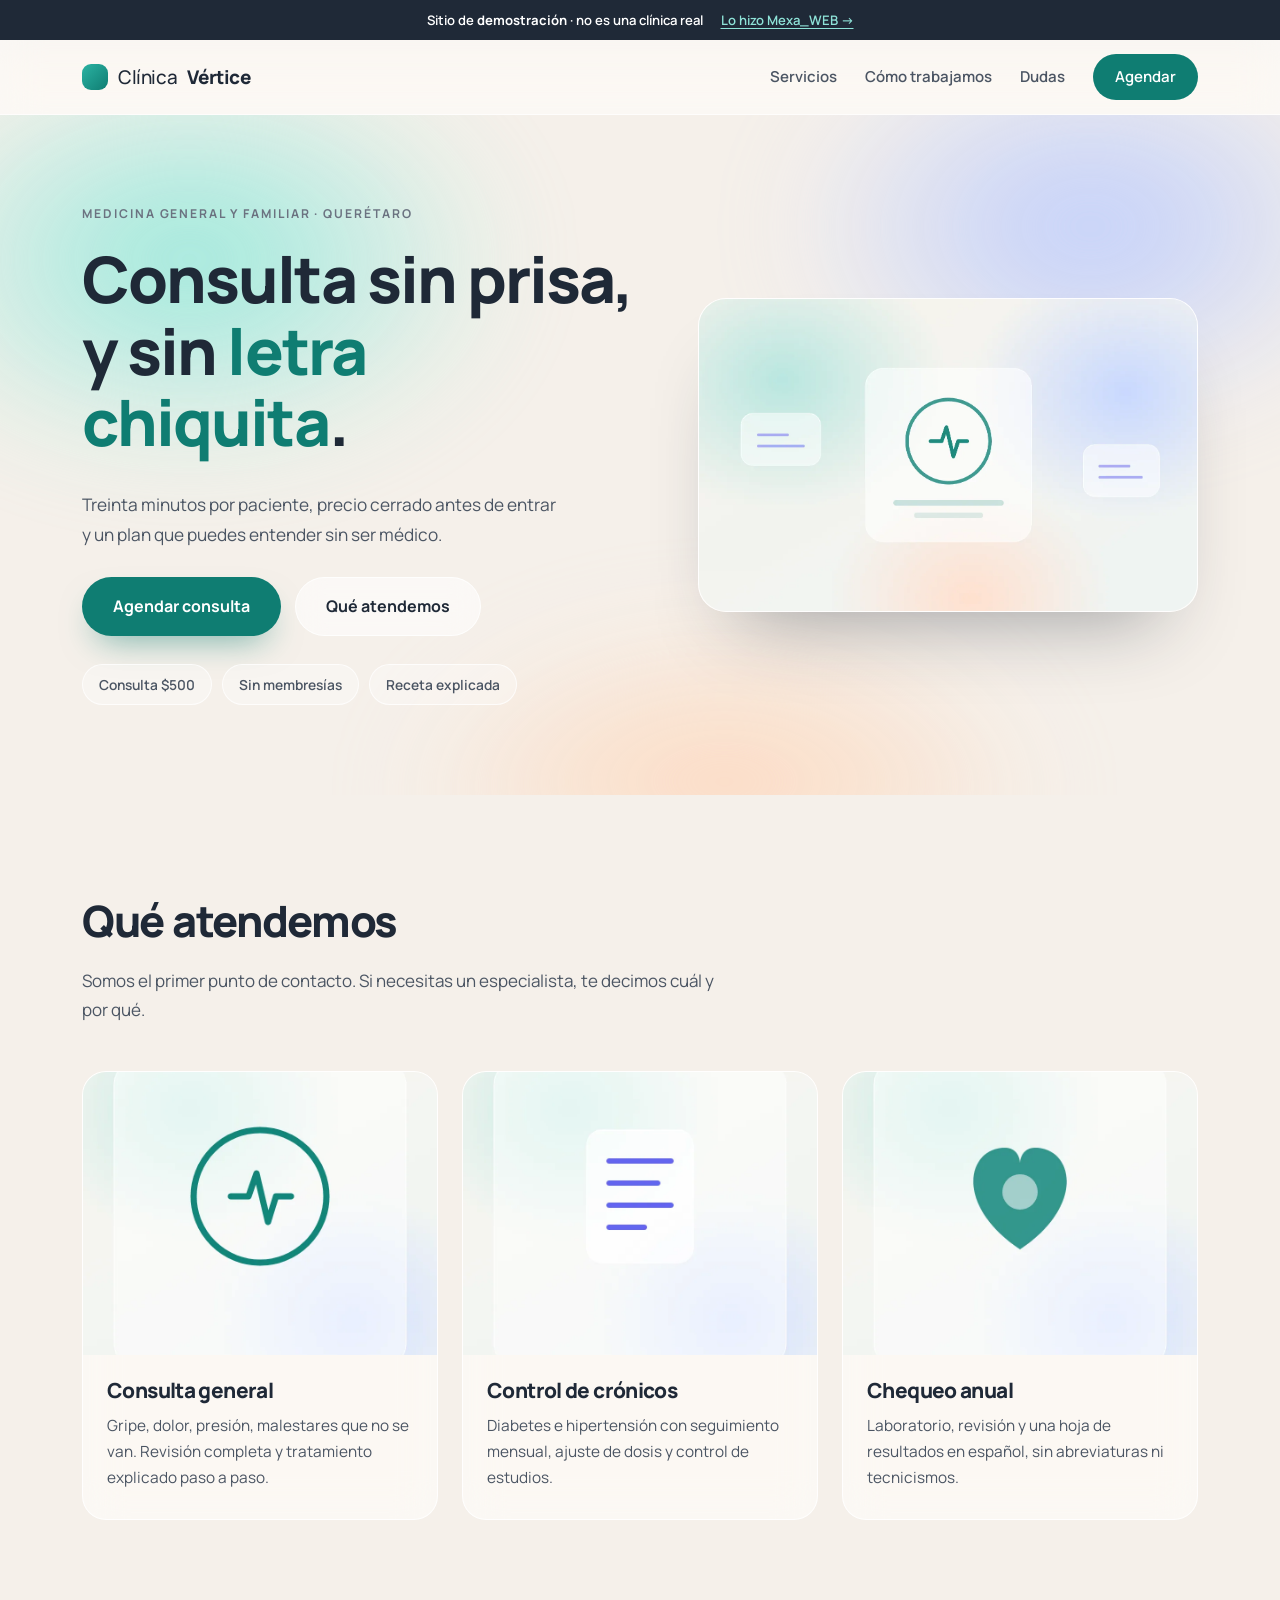
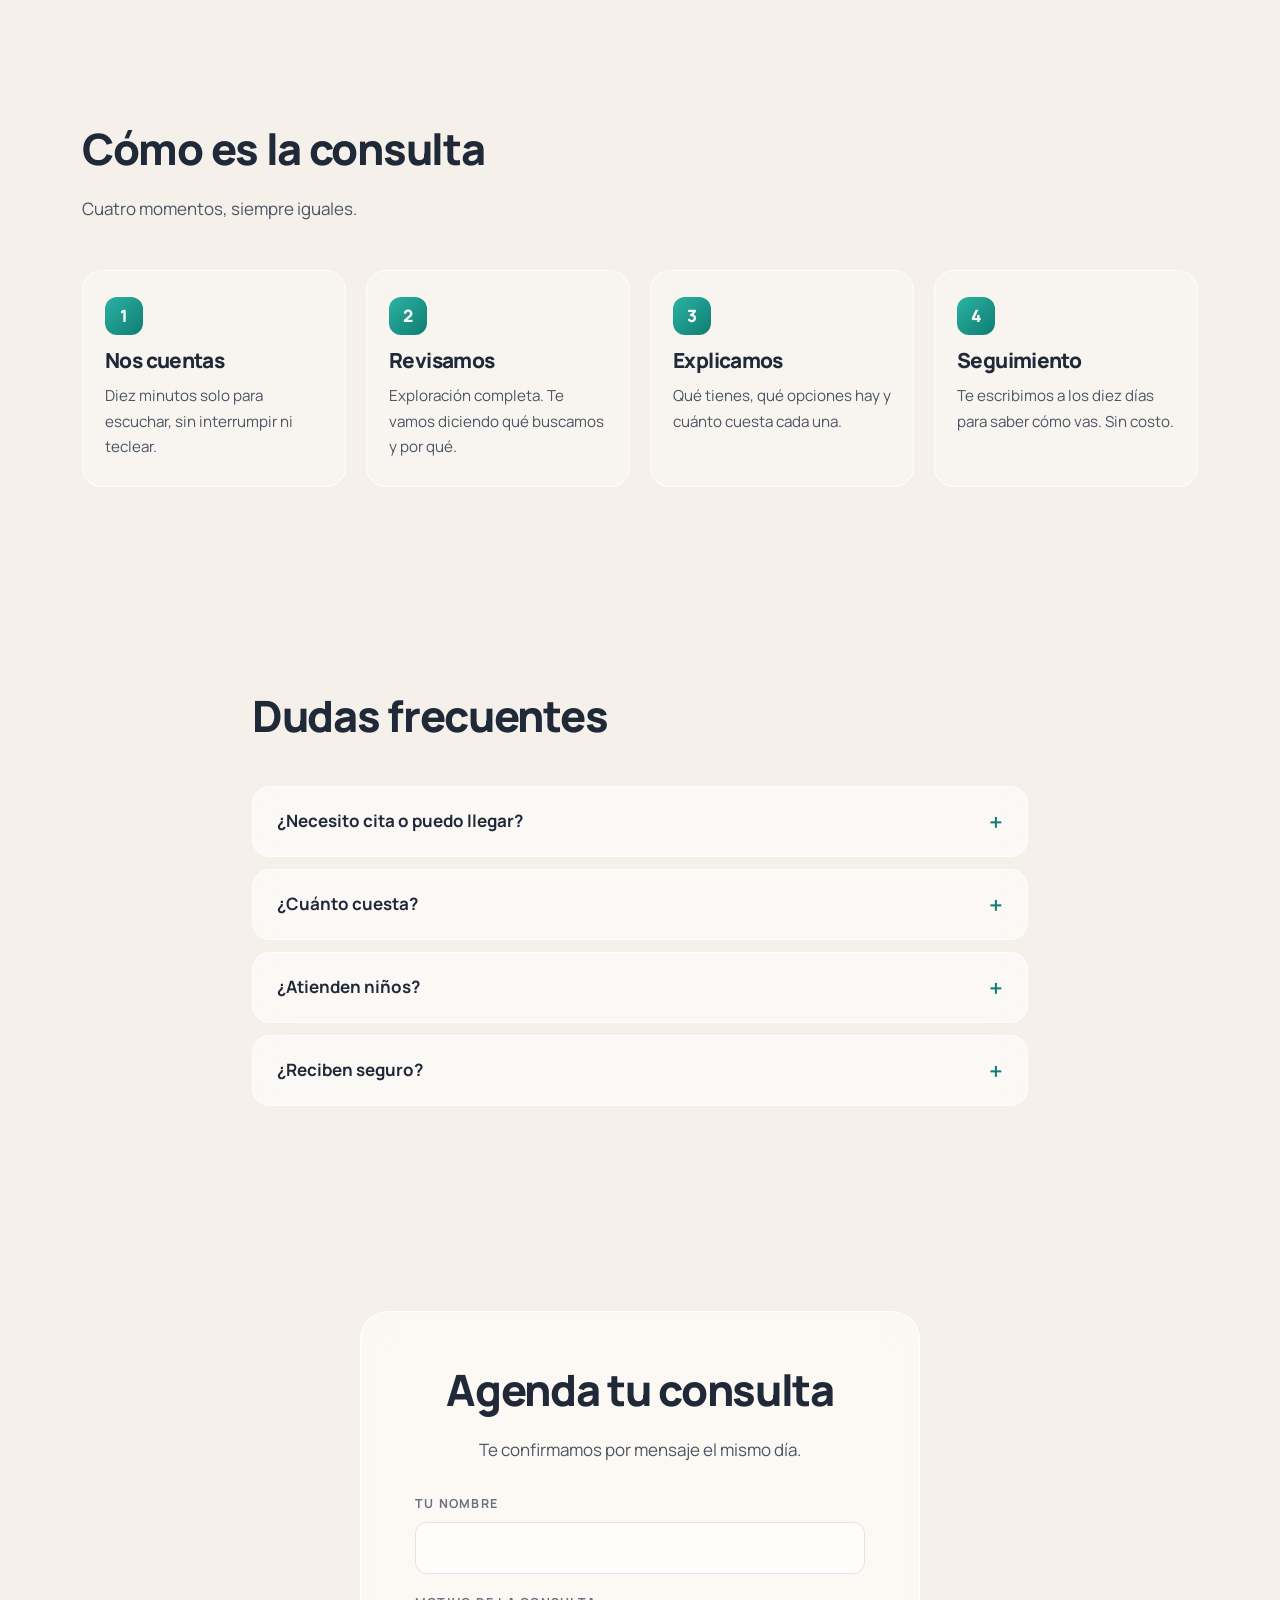
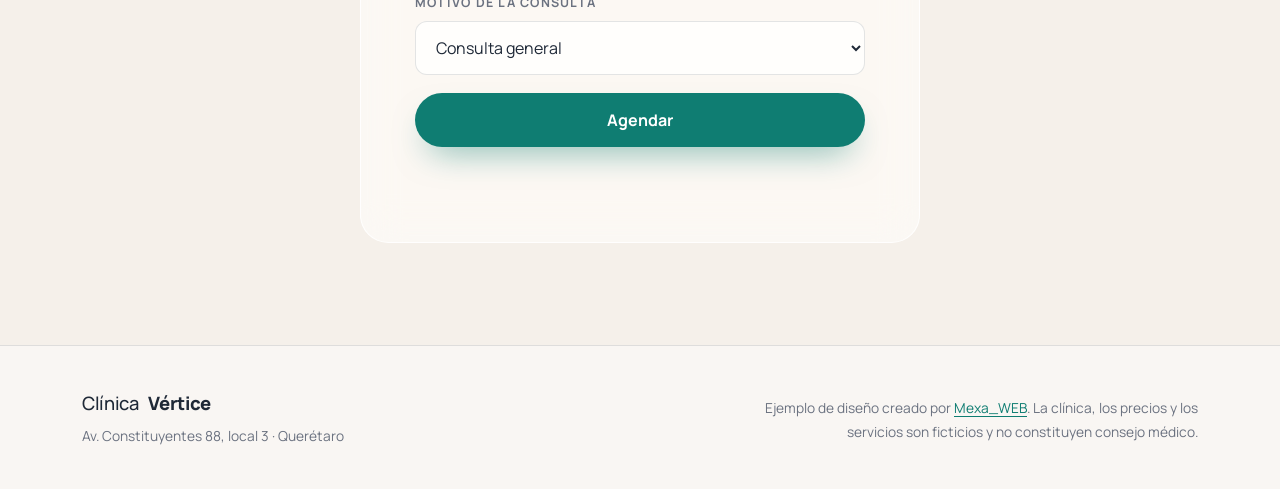
==== demos/consultorio/index.html @ 760ac1cb "Crear cuatro demos navegables y enlazarlas desde el portafolio Las tarjetas del portafolio decían "D" ====
<!DOCTYPE html>
<html lang="es-MX">
<head>
<meta charset="UTF-8">
<meta name="viewport" content="width=device-width, initial-scale=1">
<script>document.documentElement.className += " js";</script>
<title>Clínica Vértice — Medicina general y familiar | Demo Mexa_WEB</title>
<meta name="description" content="Clínica Vértice: consulta de medicina general y familiar en Querétaro. Ejemplo de página web creado por Mexa_WEB.">
<meta name="robots" content="noindex">
<meta name="theme-color" content="#f5f0ea">
<link rel="preconnect" href="https://fonts.googleapis.com">
<link rel="preconnect" href="https://fonts.gstatic.com" crossorigin>
<link rel="stylesheet" href="https://fonts.googleapis.com/css2?family=Manrope:wght@400;500;600;800&display=swap">
<link rel="preload" as="image" href="assets/img/hero.webp?v=20260921" fetchpriority="high">
<link rel="stylesheet" href="styles.css?v=20260921">
</head>
<body>

<a class="saltar" href="#inicio">Saltar al contenido</a>

<div class="cintillo">
  <span>Sitio de <strong>demostración</strong> · no es una clínica real</span>
  <a href="../../index.html#portafolio">Lo hizo Mexa_WEB →</a>
</div>

<header class="barra" id="barra">
  <div class="caja barra-in">
    <a class="marca" href="#inicio">
      <span class="marca-icono" aria-hidden="true"></span>
      Clínica <strong>Vértice</strong>
    </a>
    <input class="menu-check" type="checkbox" id="menuToggle">
    <label class="menu-btn" for="menuToggle" aria-label="Abrir menú"><span></span></label>
    <nav class="nav" aria-label="Navegación principal">
      <a href="#servicios">Servicios</a>
      <a href="#equipo">Cómo trabajamos</a>
      <a href="#dudas">Dudas</a>
      <a class="nav-cta" href="#cita">Agendar</a>
    </nav>
  </div>
</header>

<main id="inicio">

<section class="hero">
  <div class="malla" aria-hidden="true"></div>
  <div class="caja hero-grid">
    <div class="hero-txt">
      <p class="kicker">Medicina general y familiar · Querétaro</p>
      <h1>Consulta sin prisa,<br>y sin <em>letra chiquita</em>.</h1>
      <p class="hero-sub">Treinta minutos por paciente, precio cerrado antes de entrar y un plan que puedes entender sin ser médico.</p>
      <div class="acciones">
        <a class="btn btn-lleno" href="#cita">Agendar consulta</a>
        <a class="btn btn-cristal" href="#servicios">Qué atendemos</a>
      </div>
      <ul class="pastillas">
        <li>Consulta $500</li>
        <li>Sin membresías</li>
        <li>Receta explicada</li>
      </ul>
    </div>
    <figure class="hero-fig">
      <img src="assets/img/hero.webp?v=20260921" alt="Ilustración de un expediente médico con un símbolo de latido" width="1600" height="900">
    </figure>
  </div>
</section>

<section id="servicios" class="seccion">
  <div class="caja">
    <div class="titulo-sec rev">
      <h2>Qué atendemos</h2>
      <p class="entradilla">Somos el primer punto de contacto. Si necesitas un especialista, te decimos cuál y por qué.</p>
    </div>
    <div class="tarjetas">
      <article class="tarjeta rev">
        <img src="assets/img/servicio-1.webp?v=20260921" alt="Ilustración de un círculo con la línea de un latido" width="800" height="1000" loading="lazy">
        <div class="tarjeta-txt">
          <h3>Consulta general</h3>
          <p>Gripe, dolor, presión, malestares que no se van. Revisión completa y tratamiento explicado paso a paso.</p>
        </div>
      </article>
      <article class="tarjeta rev">
        <img src="assets/img/servicio-2.webp?v=20260921" alt="Ilustración de un expediente clínico con varias líneas de texto" width="800" height="1000" loading="lazy">
        <div class="tarjeta-txt">
          <h3>Control de crónicos</h3>
          <p>Diabetes e hipertensión con seguimiento mensual, ajuste de dosis y control de estudios.</p>
        </div>
      </article>
      <article class="tarjeta rev">
        <img src="assets/img/servicio-3.webp?v=20260921" alt="Ilustración de un corazón" width="800" height="1000" loading="lazy">
        <div class="tarjeta-txt">
          <h3>Chequeo anual</h3>
          <p>Laboratorio, revisión y una hoja de resultados en español, sin abreviaturas ni tecnicismos.</p>
        </div>
      </article>
    </div>
  </div>
</section>

<section id="equipo" class="seccion">
  <div class="caja pasos-caja">
    <div class="titulo-sec rev">
      <h2>Cómo es la consulta</h2>
      <p class="entradilla">Cuatro momentos, siempre iguales.</p>
    </div>
    <ol class="pasos">
      <li class="rev"><span class="paso-n">1</span><h3>Nos cuentas</h3><p>Diez minutos solo para escuchar, sin interrumpir ni teclear.</p></li>
      <li class="rev"><span class="paso-n">2</span><h3>Revisamos</h3><p>Exploración completa. Te vamos diciendo qué buscamos y por qué.</p></li>
      <li class="rev"><span class="paso-n">3</span><h3>Explicamos</h3><p>Qué tienes, qué opciones hay y cuánto cuesta cada una.</p></li>
      <li class="rev"><span class="paso-n">4</span><h3>Seguimiento</h3><p>Te escribimos a los diez días para saber cómo vas. Sin costo.</p></li>
    </ol>
  </div>
</section>

<section id="dudas" class="seccion">
  <div class="caja dudas-caja">
    <div class="titulo-sec rev"><h2>Dudas frecuentes</h2></div>
    <div class="acordeon rev">
      <details><summary>¿Necesito cita o puedo llegar?</summary><p>Mejor con cita, porque cada consulta dura media hora y no queremos que esperes. Si llegas sin cita, te damos el primer hueco libre del día.</p></details>
      <details><summary>¿Cuánto cuesta?</summary><p>La consulta general cuesta $500 e incluye el seguimiento a los diez días. Si necesitas estudios, te decimos el precio antes de pedirlos.</p></details>
      <details><summary>¿Atienden niños?</summary><p>Sí, desde los cinco años. Para bebés y menores de cinco te referimos con una pediatra de confianza en la misma zona.</p></details>
      <details><summary>¿Reciben seguro?</summary><p>Trabajamos por reembolso: te damos factura y el informe médico para que lo presentes con tu aseguradora.</p></details>
    </div>
  </div>
</section>

<section id="cita" class="seccion cta">
  <div class="caja cta-caja rev">
    <h2>Agenda tu consulta</h2>
    <p>Te confirmamos por mensaje el mismo día.</p>
    <form class="form" id="form" novalidate>
      <div class="campo">
        <label for="nombre">Tu nombre</label>
        <input id="nombre" name="nombre" type="text" autocomplete="name" required>
      </div>
      <div class="campo">
        <label for="motivo">Motivo de la consulta</label>
        <select id="motivo" name="motivo">
          <option>Consulta general</option>
          <option>Control de crónicos</option>
          <option>Chequeo anual</option>
        </select>
      </div>
      <button class="btn btn-lleno" type="submit">Agendar</button>
      <p class="form-aviso" id="formAviso" role="status"></p>
    </form>
  </div>
</section>

</main>

<footer class="pie">
  <div class="caja pie-in">
    <div>
      <p class="marca marca-pie">Clínica <strong>Vértice</strong></p>
      <p class="pie-nota">Av. Constituyentes 88, local 3 · Querétaro</p>
    </div>
    <p class="pie-legal">Ejemplo de diseño creado por <a href="../../index.html">Mexa_WEB</a>. La clínica, los precios y los servicios son ficticios y no constituyen consejo médico.</p>
  </div>
</footer>

<script defer src="main.js?v=20260921"></script>
</body>
</html>
---- demos/consultorio/styles.css ----
/* ============================================================
   Clínica Vértice — Arquetipo 04 Glassmorphism Modern
   ============================================================ */
:root{
  --bg:#f5f0ea; --glass:rgba(255,255,255,.55); --glass-2:rgba(255,255,255,.32);
  --ink:#1f2937; --ink-soft:#4b5563; --ink-mute:#6b7280;
  --accent:#0f7d72; --accent-2:#0c655c; --indigo:#5b5fd6;
  --line:rgba(31,41,55,.12);
  --max:1160px;
  --sans:'Manrope',system-ui,-apple-system,'Segoe UI',Roboto,sans-serif;
}
*,*::before,*::after{box-sizing:border-box}
html{scroll-behavior:smooth}
body{margin:0;background:var(--bg);color:var(--ink);font-family:var(--sans);
  font-size:17px;line-height:1.7;-webkit-font-smoothing:antialiased;overflow-x:hidden}
img{max-width:100%;display:block;height:auto}
a{color:inherit;text-decoration:none}
ul,ol{margin:0;padding:0;list-style:none}
h1,h2,h3{font-weight:800;line-height:1.12;letter-spacing:-.03em;margin:0 0 .5em}
h1{font-size:clamp(2.4rem,5.6vw,4rem)}
h2{font-size:clamp(1.85rem,4vw,2.7rem)}
h3{font-size:clamp(1.12rem,2vw,1.3rem)}
em{font-style:normal;color:var(--accent)}
p{margin:0 0 1.1em}
a:focus-visible,button:focus-visible,label:focus-visible,input:focus-visible,
select:focus-visible,summary:focus-visible{outline:3px solid var(--accent);outline-offset:3px;border-radius:6px}
.saltar{position:absolute;left:16px;top:-100px;z-index:200;padding:12px 20px;
  background:var(--accent);color:#fff;font-weight:700;border-radius:0 0 10px 10px;transition:top .18s}
.saltar:focus{top:0}
.caja{width:100%;max-width:var(--max);margin-inline:auto;padding-inline:22px}
.seccion{padding-block:clamp(60px,8vw,110px);scroll-margin-top:92px;position:relative}

.cintillo{background:var(--ink);color:#fff;font-size:.82rem;font-weight:600;
  display:flex;flex-wrap:wrap;gap:6px 18px;justify-content:center;align-items:center;padding:9px 18px;text-align:center}
.cintillo a{text-decoration:underline;text-underline-offset:3px;color:#8ee3d8}

/* ---- barra de cristal ---- */
.barra{position:sticky;top:0;z-index:80;background:rgba(255,255,255,.55);
  backdrop-filter:blur(20px) saturate(180%);-webkit-backdrop-filter:blur(20px) saturate(180%);
  border-bottom:1px solid rgba(255,255,255,.7);transition:background .3s}
.barra.activo{background:rgba(255,255,255,.82)}
.barra-in{display:flex;align-items:center;justify-content:space-between;gap:18px;padding-block:14px;position:relative}
.marca{display:inline-flex;align-items:center;gap:10px;font-size:1.18rem;font-weight:500;letter-spacing:-.02em}
.marca strong{font-weight:800}
.marca-icono{width:26px;height:26px;border-radius:9px;flex:none;
  background:linear-gradient(135deg,#2bb3a3,#0f7d72)}
.nav{display:flex;align-items:center;gap:28px;font-size:.94rem;font-weight:600}
.nav a{color:var(--ink-soft);transition:color .2s}
.nav a:hover{color:var(--accent)}
.nav-cta{background:var(--accent);color:#fff!important;padding:10px 22px;border-radius:999px}
.nav-cta:hover{background:var(--accent-2)}
.menu-check,.menu-btn{display:none}

/* ---- malla de color ---- */
.malla{position:absolute;inset:-10% -5% auto -5%;height:120%;z-index:0;pointer-events:none;
  background:
    radial-gradient(38% 42% at 18% 26%,#9fe3d9 0%,transparent 62%),
    radial-gradient(36% 40% at 82% 22%,#bcc9ff 0%,transparent 62%),
    radial-gradient(40% 38% at 56% 92%,#ffd8c2 0%,transparent 60%);
  filter:blur(52px) saturate(135%);opacity:.9}
@media (prefers-reduced-motion:no-preference){
  .malla{animation:deriva 34s ease-in-out infinite}
}
@keyframes deriva{
  0%,100%{transform:translate3d(0,0,0) scale(1)}
  33%{transform:translate3d(-2.5%,2%,0) scale(1.06)}
  66%{transform:translate3d(2.5%,-1.5%,0) scale(1.03)}
}

/* ---- hero ---- */
.hero{padding-block:clamp(50px,7vw,100px);position:relative;overflow:hidden}
.hero-grid{position:relative;z-index:1;display:grid;grid-template-columns:1.05fr .95fr;
  gap:clamp(30px,5vw,64px);align-items:center}
.kicker{font-size:.76rem;font-weight:700;letter-spacing:.16em;text-transform:uppercase;
  color:var(--ink-mute);margin-bottom:18px}
.hero-sub{color:var(--ink-soft);font-size:1.08rem;max-width:480px}
.acciones{display:flex;flex-wrap:wrap;gap:14px;margin-top:28px}
.btn{display:inline-flex;align-items:center;justify-content:center;font-family:inherit;
  font-weight:700;font-size:1rem;padding:15px 30px;border-radius:999px;border:1px solid transparent;
  cursor:pointer;transition:transform .2s,background .2s,border-color .2s,color .2s}
.btn-lleno{background:var(--accent);color:#fff;box-shadow:0 16px 34px -14px rgba(15,125,114,.6)}
.btn-lleno:hover{background:var(--accent-2);transform:translateY(-2px)}
.btn-cristal{background:var(--glass);border-color:rgba(255,255,255,.8);color:var(--ink);
  backdrop-filter:blur(14px);-webkit-backdrop-filter:blur(14px)}
.btn-cristal:hover{background:rgba(255,255,255,.75);transform:translateY(-2px)}
.pastillas{display:flex;flex-wrap:wrap;gap:10px;margin-top:28px}
.pastillas li{font-size:.86rem;font-weight:600;color:var(--ink-soft);padding:8px 16px;border-radius:999px;
  background:var(--glass-2);border:1px solid rgba(255,255,255,.75)}
.hero-fig{margin:0;border-radius:28px;overflow:hidden;border:1px solid rgba(255,255,255,.85);
  background:var(--glass);backdrop-filter:blur(18px);-webkit-backdrop-filter:blur(18px);
  box-shadow:0 44px 80px -40px rgba(31,41,55,.42)}
.hero-fig img{width:100%;aspect-ratio:16/10;object-fit:cover}

/* ---- tarjetas de cristal ---- */
.titulo-sec{max-width:640px;margin-bottom:46px}
.entradilla{color:var(--ink-soft)}
.tarjetas{display:grid;grid-template-columns:repeat(3,1fr);gap:24px}
.tarjeta{background:var(--glass);border:1px solid rgba(255,255,255,.85);border-radius:24px;overflow:hidden;
  backdrop-filter:blur(20px) saturate(180%);-webkit-backdrop-filter:blur(20px) saturate(180%);
  transition:transform .4s cubic-bezier(.22,1,.36,1),box-shadow .4s}
.tarjeta:hover{transform:translateY(-8px);box-shadow:0 34px 60px -30px rgba(15,125,114,.45)}
.tarjeta img{aspect-ratio:4/3.2;object-fit:cover;width:100%}
.tarjeta-txt{padding:24px 24px 28px}
.tarjeta-txt p{color:var(--ink-soft);font-size:.96rem;margin:0}

/* ---- pasos ---- */
.pasos{display:grid;grid-template-columns:repeat(4,1fr);gap:20px}
.pasos li{background:var(--glass-2);border:1px solid rgba(255,255,255,.8);border-radius:20px;padding:26px 22px;
  backdrop-filter:blur(14px);-webkit-backdrop-filter:blur(14px)}
.paso-n{display:inline-flex;align-items:center;justify-content:center;width:38px;height:38px;border-radius:12px;
  background:linear-gradient(135deg,#2bb3a3,#0f7d72);color:#fff;font-weight:800;margin-bottom:14px}
.pasos p{color:var(--ink-soft);font-size:.95rem;margin:0}

/* ---- dudas ---- */
.dudas-caja{max-width:820px}
.acordeon{display:grid;gap:12px}
details{background:var(--glass);border:1px solid rgba(255,255,255,.85);border-radius:18px;
  backdrop-filter:blur(16px);-webkit-backdrop-filter:blur(16px);overflow:hidden}
summary{cursor:pointer;padding:20px 24px;font-weight:700;list-style:none;display:flex;
  justify-content:space-between;align-items:center;gap:16px}
summary::-webkit-details-marker{display:none}
summary::after{content:'+';font-size:1.5rem;font-weight:600;color:var(--accent);flex:none;line-height:1}
details[open] summary::after{content:'–'}
details p{margin:0;padding:0 24px 22px;color:var(--ink-soft)}

/* ---- cita ---- */
.cta-caja{max-width:560px;margin-inline:auto;text-align:center;
  background:var(--glass);border:1px solid rgba(255,255,255,.85);border-radius:28px;padding:clamp(30px,5vw,54px);
  backdrop-filter:blur(20px) saturate(180%);-webkit-backdrop-filter:blur(20px) saturate(180%)}
.cta-caja p{color:var(--ink-soft)}
.form{display:grid;gap:18px;margin-top:28px;text-align:left}
.campo label{display:block;font-size:.78rem;font-weight:700;letter-spacing:.1em;text-transform:uppercase;
  color:var(--ink-mute);margin-bottom:8px}
.campo input,.campo select{width:100%;font-family:inherit;font-size:1rem;color:var(--ink);
  background:rgba(255,255,255,.75);border:1px solid var(--line);border-radius:12px;padding:14px 16px}
.campo input:hover,.campo select:hover{border-color:var(--accent)}
.form-aviso{margin:0;min-height:1.5em;font-size:.95rem;color:var(--accent)}
.form-aviso.error{color:#c0392b}

/* ---- pie ---- */
.pie{border-top:1px solid var(--line);padding-block:42px;background:rgba(255,255,255,.4)}
.pie-in{display:flex;flex-wrap:wrap;gap:20px;justify-content:space-between;align-items:center}
.marca-pie{font-size:1.15rem;margin:0}
.pie-nota,.pie-legal{color:var(--ink-mute);font-size:.86rem;margin:4px 0 0}
.pie-legal{max-width:440px;text-align:right}
.pie-legal a{color:var(--accent);text-decoration:underline;text-underline-offset:3px}

@media (prefers-reduced-motion:no-preference){
  .js .rev{opacity:0;transform:translateY(20px);transition:opacity .7s ease,transform .7s cubic-bezier(.22,1,.36,1)}
  .js .rev.visible{opacity:1;transform:none}
}

@media (max-width:980px){
  .pasos{grid-template-columns:repeat(2,1fr)}
}
@media (max-width:900px){
  .hero-grid{grid-template-columns:1fr;gap:34px}
  .hero-fig{order:-1}
  .tarjetas{grid-template-columns:1fr}
  .pie-legal{text-align:left}
  .menu-btn{display:flex;align-items:center;justify-content:center;width:44px;height:44px;
    border:1px solid var(--line);border-radius:10px;cursor:pointer;background:rgba(255,255,255,.6)}
  .menu-btn span,.menu-btn span::before,.menu-btn span::after{
    content:'';display:block;width:20px;height:2px;background:var(--ink);position:relative}
  .menu-btn span::before{position:absolute;top:-6px}
  .menu-btn span::after{position:absolute;top:6px}
  .nav{position:absolute;top:100%;left:0;right:0;flex-direction:column;align-items:stretch;gap:0;
    background:rgba(255,255,255,.97);border-bottom:1px solid var(--line);padding:10px 22px 20px;display:none}
  .menu-check:checked ~ .nav{display:flex}
  .nav a{padding:13px 0;border-bottom:1px solid var(--line)}
  .nav-cta{text-align:center;margin-top:14px;border-bottom:none}
}
@media (max-width:560px){
  body{font-size:16px}
  .btn{width:100%}
  .acciones{flex-direction:column;align-items:stretch}
  .pasos{grid-template-columns:1fr}
}
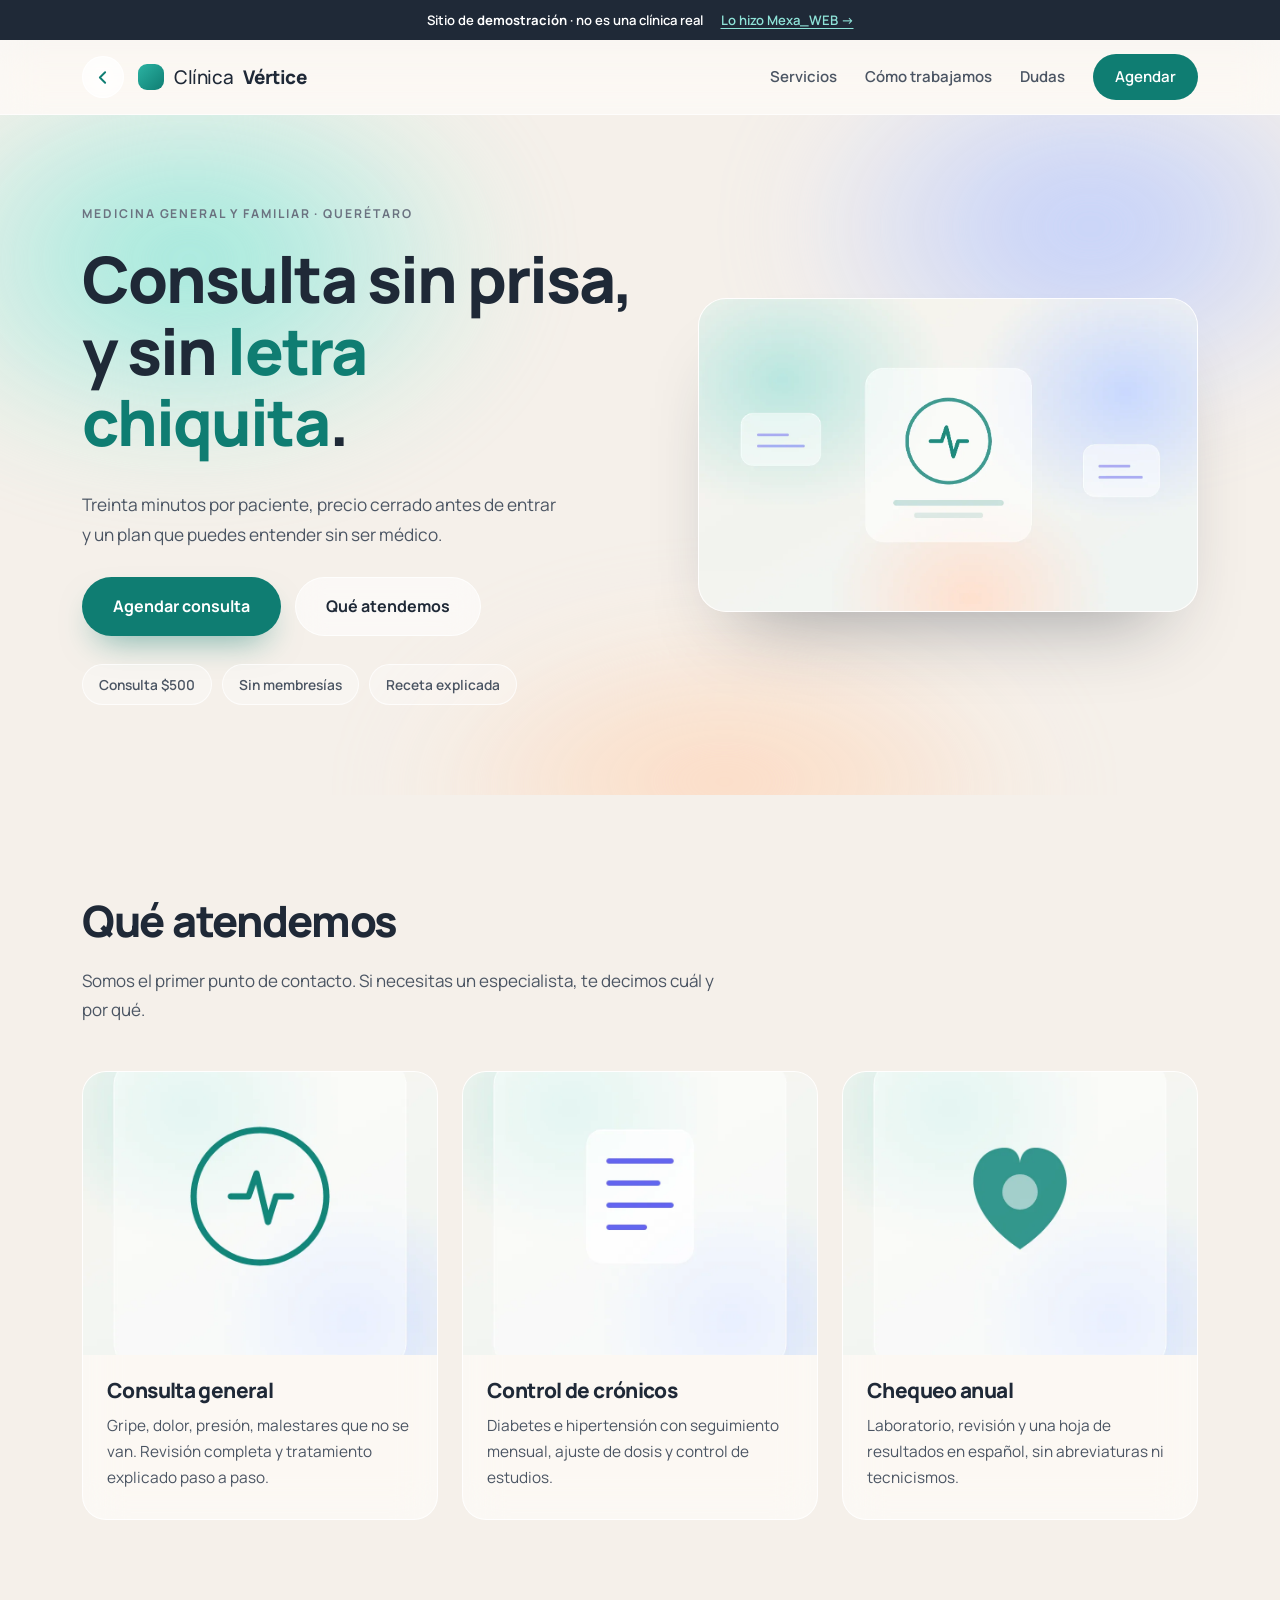
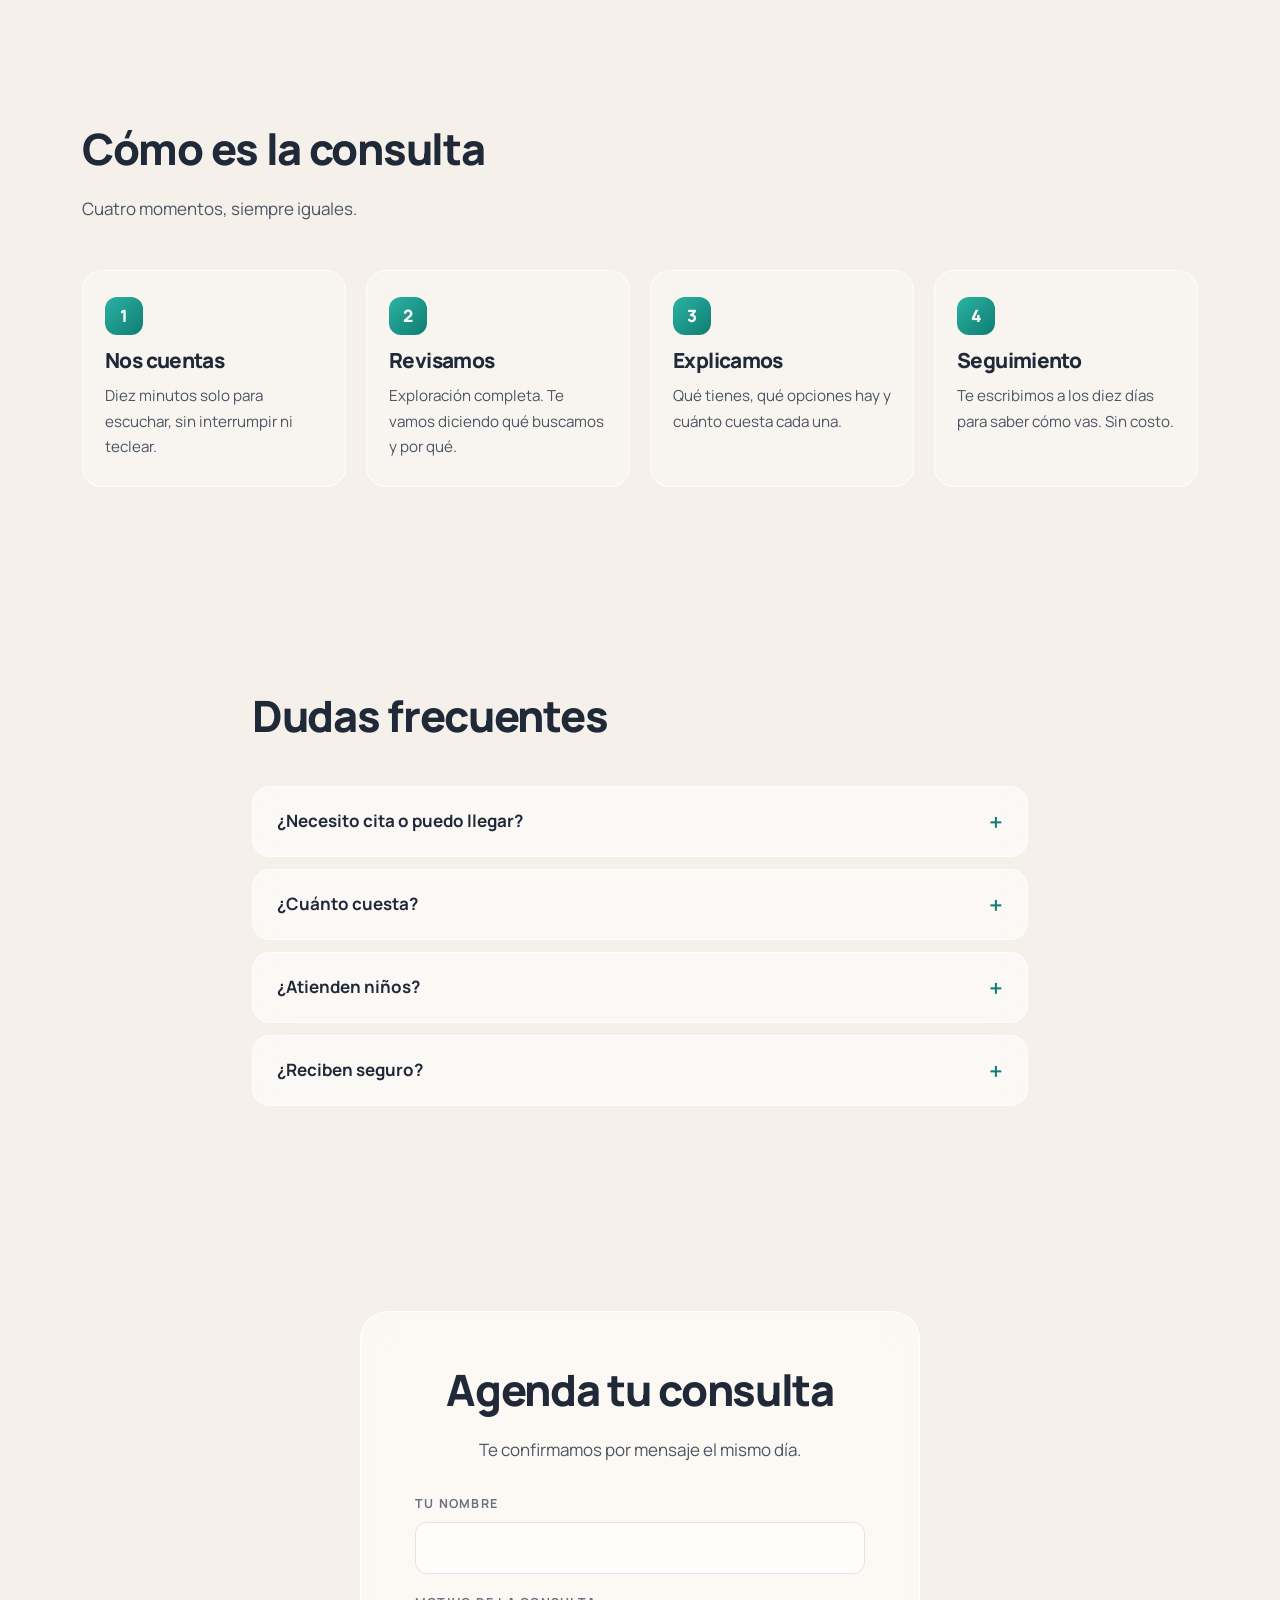
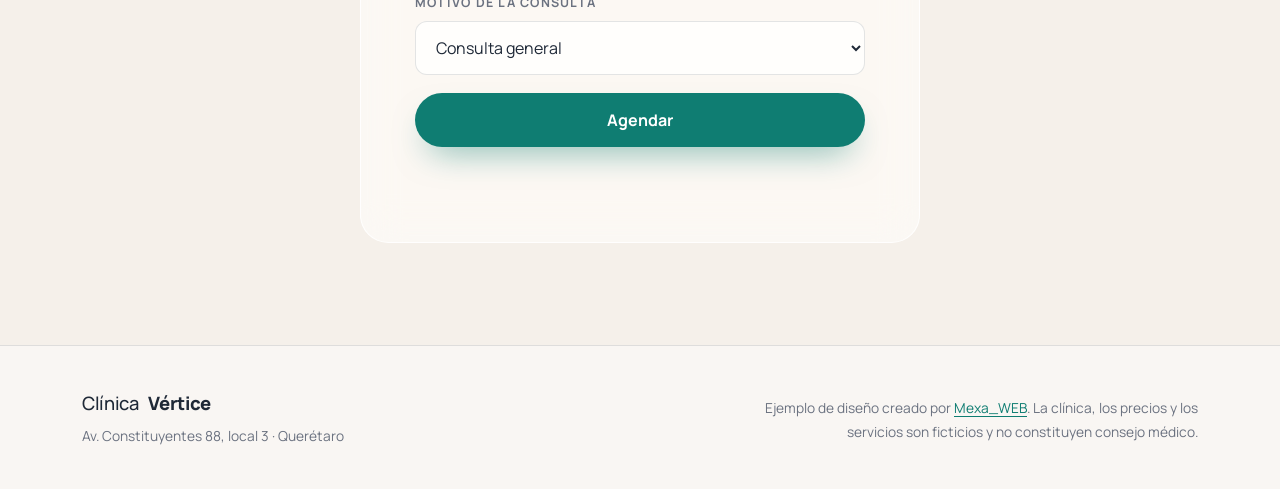
==== commit 078f2588: "Añadir botón de volver en las cuatro demos Quien entraba a una demo no tenía forma de regresar salvo" ====
--- a/demos/consultorio/index.html
+++ b/demos/consultorio/index.html
@@ -25,10 +25,13 @@
 
 <header class="barra" id="barra">
   <div class="caja barra-in">
-    <a class="marca" href="#inicio">
+    <div class="barra-izq">
+      <a class="volver" href="../../index.html#portafolio" id="volver" aria-label="Volver a Mexa_WEB"><svg viewBox="0 0 24 24" fill="none" stroke="currentColor" stroke-width="2.2" stroke-linecap="round" stroke-linejoin="round" aria-hidden="true"><path d="M15 6l-6 6 6 6"/></svg></a>
+      <a class="marca" href="#inicio">
       <span class="marca-icono" aria-hidden="true"></span>
       Clínica <strong>Vértice</strong>
     </a>
+    </div>
     <input class="menu-check" type="checkbox" id="menuToggle">
     <label class="menu-btn" for="menuToggle" aria-label="Abrir menú"><span></span></label>
     <nav class="nav" aria-label="Navegación principal">
--- a/demos/consultorio/styles.css
+++ b/demos/consultorio/styles.css
@@ -176,3 +176,15 @@
   .acciones{flex-direction:column;align-items:stretch}
   .pasos{grid-template-columns:1fr}
 }
+
+/* ---- botón de volver ---- */
+.barra-izq{display:flex;align-items:center;gap:14px;min-width:0}
+.volver{
+  flex:none;display:inline-flex;align-items:center;justify-content:center;
+  width:42px;height:42px;border-radius:50%;
+  background:rgba(255,255,255,.62);border:1px solid rgba(255,255,255,.9);color:var(--accent);
+  backdrop-filter:blur(14px);-webkit-backdrop-filter:blur(14px);
+  transition:background .2s ease,color .2s ease,transform .2s ease;
+}
+.volver svg{width:21px;height:21px;margin-right:2px}
+.volver:hover{background:var(--accent);color:#fff;transform:translateX(-2px)}
